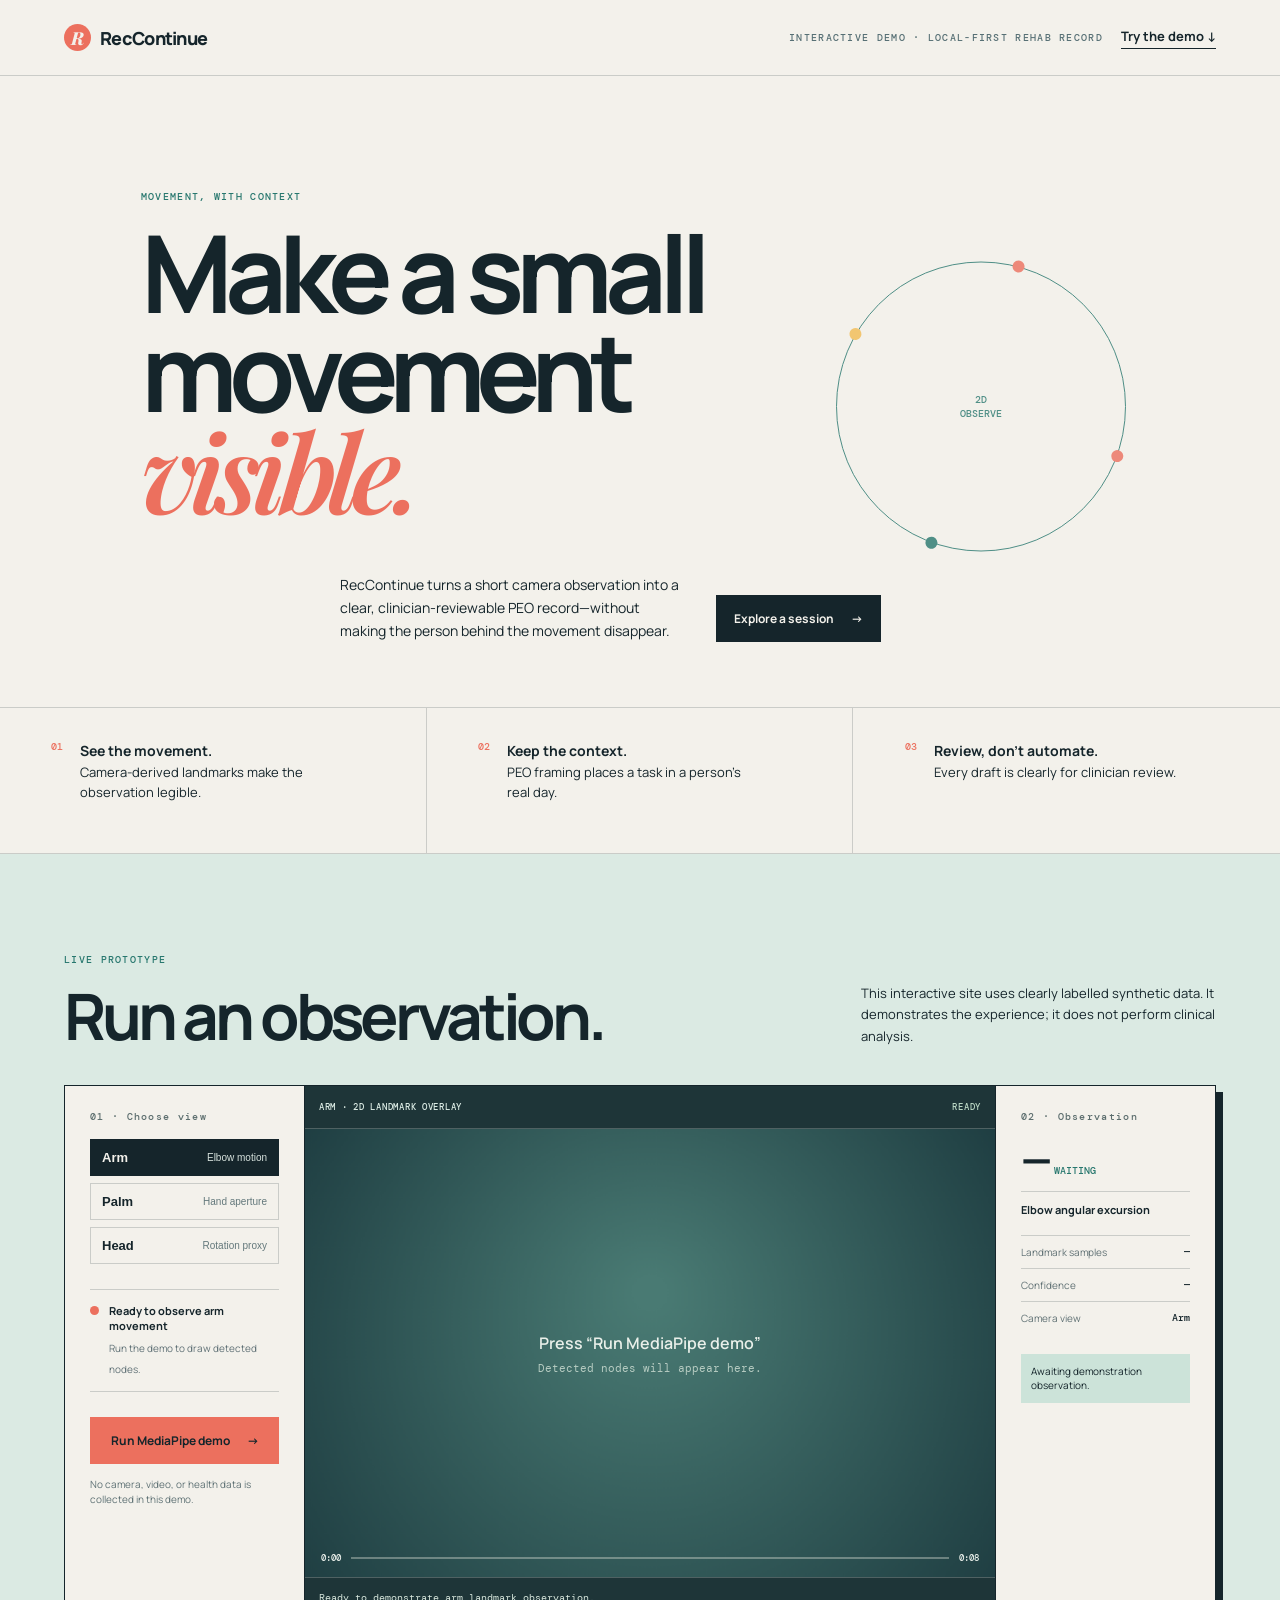
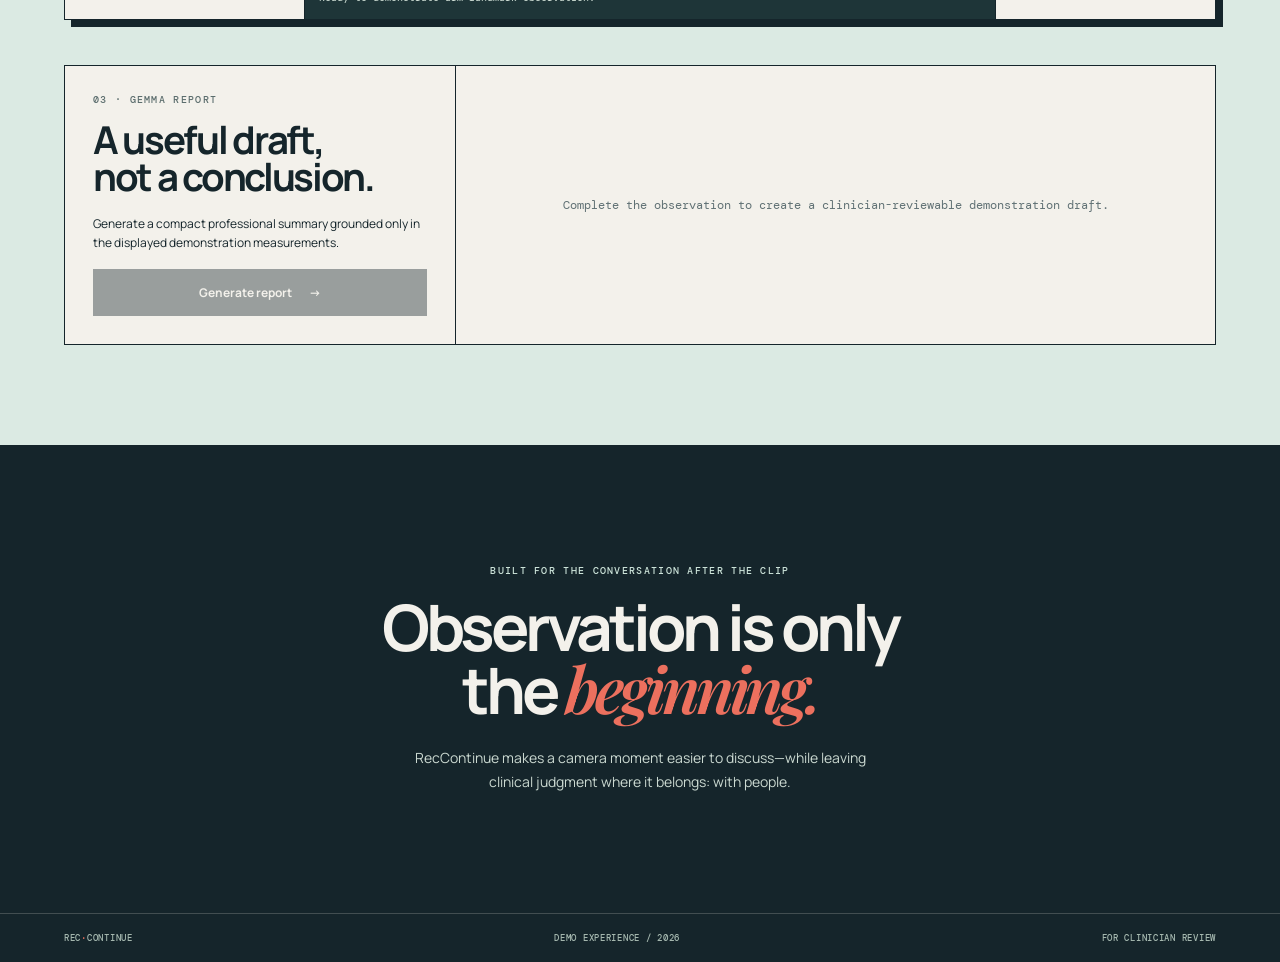
==== demo-site/index.html @ 148df326 "feat: add interactive RecContinue web demo" ====
<!doctype html>
<html lang="en">
  <head>
    <meta charset="UTF-8" />
    <meta name="viewport" content="width=device-width, initial-scale=1.0" />
    <meta name="description" content="An interactive RecContinue rehabilitation observation demo." />
    <title>RecContinue — movement made visible</title>
    <link rel="preconnect" href="https://fonts.googleapis.com" />
    <link rel="preconnect" href="https://fonts.gstatic.com" crossorigin />
    <link href="https://fonts.googleapis.com/css2?family=DM+Mono:wght@400;500&family=Manrope:wght@400;500;600;700;800&family=Playfair+Display:ital,wght@0,600;0,700;1,600&display=swap" rel="stylesheet" />
    <link rel="stylesheet" href="styles.css" />
  </head>
  <body>
    <main>
      <nav class="nav" aria-label="Main navigation">
        <a class="brand" href="#top" aria-label="RecContinue home"><span class="brand-mark">R</span>RecContinue</a>
        <span class="nav-note">INTERACTIVE DEMO · LOCAL-FIRST REHAB RECORD</span>
        <a class="nav-link" href="#demo">Try the demo <span aria-hidden="true">↓</span></a>
      </nav>

      <section class="hero" id="top">
        <p class="eyebrow">MOVEMENT, WITH CONTEXT</p>
        <h1>Make a small movement<br /><em>visible.</em></h1>
        <div class="hero-bottom">
          <p>RecContinue turns a short camera observation into a clear, clinician-reviewable PEO record—without making the person behind the movement disappear.</p>
          <a class="button button-dark" href="#demo">Explore a session <span aria-hidden="true">→</span></a>
        </div>
        <div class="hero-orbit" aria-hidden="true">
          <i></i><i></i><i></i><i></i><b>2D<br />OBSERVE</b>
        </div>
      </section>

      <section class="principles" aria-label="Product principles">
        <div><span>01</span><p><strong>See the movement.</strong> Camera-derived landmarks make the observation legible.</p></div>
        <div><span>02</span><p><strong>Keep the context.</strong> PEO framing places a task in a person's real day.</p></div>
        <div><span>03</span><p><strong>Review, don't automate.</strong> Every draft is clearly for clinician review.</p></div>
      </section>

      <section class="demo-section" id="demo">
        <div class="section-head">
          <div><p class="eyebrow">LIVE PROTOTYPE</p><h2>Run an observation.</h2></div>
          <p class="section-note">This interactive site uses clearly labelled synthetic data. It demonstrates the experience; it does not perform clinical analysis.</p>
        </div>

        <div class="demo-shell">
          <aside class="controls" aria-label="Demo controls">
            <p class="step-label">01 · Choose view</p>
            <div class="module-picker" role="radiogroup" aria-label="Observation module">
              <button class="module active" data-module="arm" role="radio" aria-checked="true"><span>Arm</span><small>Elbow motion</small></button>
              <button class="module" data-module="palm" role="radio" aria-checked="false"><span>Palm</span><small>Hand aperture</small></button>
              <button class="module" data-module="head" role="radio" aria-checked="false"><span>Head</span><small>Rotation proxy</small></button>
            </div>
            <div class="capture-card">
              <span class="record-dot" aria-hidden="true"></span>
              <div><p id="captureTitle">Ready for a short recording</p><small id="captureDetail">Choose a view, then run the demo.</small></div>
            </div>
            <button class="button button-coral" id="runDemo">Run MediaPipe demo <span aria-hidden="true">→</span></button>
            <p class="privacy-note">No camera, video, or health data is collected in this demo.</p>
          </aside>

          <div class="observation">
            <div class="video-top"><span id="videoMode">ARM · 2D LANDMARK OVERLAY</span><span class="live-chip" id="liveChip">READY</span></div>
            <div class="canvas-wrap">
              <canvas id="motionCanvas" width="800" height="520" aria-label="Animated landmark observation preview"></canvas>
              <div class="canvas-empty" id="canvasEmpty"><span>Press “Run MediaPipe demo”</span><small>Detected nodes will appear here.</small></div>
              <div class="timeline"><i id="timelineFill"></i><span id="timeCounter">0:00</span><span>0:08</span></div>
            </div>
            <div class="analysis-line" id="analysisLine">Select a view to preview the corresponding observation.</div>
          </div>

          <aside class="metrics" aria-live="polite">
            <p class="step-label">02 · Observation</p>
            <div class="metric-main"><span id="metricValue">—</span><small id="metricUnit">WAITING</small></div>
            <p class="metric-name" id="metricName">Elbow angular excursion</p>
            <dl>
              <div><dt>Landmark samples</dt><dd id="sampleCount">—</dd></div>
              <div><dt>Confidence</dt><dd id="confidence">—</dd></div>
              <div><dt>Camera view</dt><dd id="viewName">Arm</dd></div>
            </dl>
            <div class="metrics-foot" id="metricsFoot">Awaiting demonstration observation.</div>
          </aside>
        </div>

        <div class="report-panel" id="reportPanel">
          <div class="report-intro"><p class="step-label">03 · GEMMA REPORT</p><h3>A useful draft,<br />not a conclusion.</h3><p>Generate a compact professional summary grounded only in the displayed demonstration measurements.</p><button class="button button-dark" id="generateReport" disabled>Generate report <span aria-hidden="true">→</span></button></div>
          <article class="report-output" id="reportOutput" aria-live="polite">
            <p class="report-placeholder">Complete the observation to create a clinician-reviewable demonstration draft.</p>
          </article>
        </div>
      </section>

      <section class="closing">
        <p class="eyebrow">BUILT FOR THE CONVERSATION AFTER THE CLIP</p>
        <h2>Observation is only<br />the <em>beginning.</em></h2>
        <p>RecContinue makes a camera moment easier to discuss—while leaving clinical judgment where it belongs: with people.</p>
      </section>
    </main>
    <footer><span>REC<span class="dot">·</span>CONTINUE</span><span>DEMO EXPERIENCE / 2026</span><span>FOR CLINICIAN REVIEW</span></footer>
    <script src="app.js"></script>
  </body>
</html>
---- demo-site/styles.css ----
:root{--ink:#15252b;--paper:#f3f1eb;--mint:#cce3d9;--teal:#27776e;--coral:#ec705e;--sun:#f2bc53;--line:rgba(21,37,43,.18);--mono:"DM Mono",monospace;--sans:"Manrope",sans-serif;--serif:"Playfair Display",serif}*{box-sizing:border-box}html{scroll-behavior:smooth}body{margin:0;background:var(--paper);color:var(--ink);font-family:var(--sans);font-size:15px}main{overflow:hidden}.nav{height:76px;border-bottom:1px solid var(--line);padding:0 clamp(24px,5vw,80px);display:flex;align-items:center;justify-content:space-between;gap:18px}.brand{display:flex;align-items:center;gap:9px;color:inherit;text-decoration:none;font-weight:800;letter-spacing:-.7px;font-size:18px}.brand-mark{width:27px;height:27px;display:grid;place-items:center;background:var(--coral);color:var(--paper);font-family:var(--serif);font-style:italic;font-size:18px;border-radius:50%}.nav-note,.eyebrow,.step-label{font:500 10px/1.2 var(--mono);letter-spacing:.13em}.nav-note{margin-left:auto;color:#577075}.nav-link{color:var(--ink);text-decoration:none;font-size:13px;font-weight:700;border-bottom:1px solid var(--ink);padding-bottom:3px}.hero{position:relative;min-height:570px;padding:clamp(62px,9vw,132px) clamp(24px,11vw,176px) 65px;border-bottom:1px solid var(--line)}.eyebrow{margin:0 0 20px;color:var(--teal)}h1,h2,h3,p{margin-top:0}.hero h1{position:relative;z-index:1;max-width:850px;font-size:clamp(56px,8.4vw,128px);line-height:.92;letter-spacing:-.075em;margin:0;font-weight:700}.hero em,.closing em{font-family:var(--serif);font-weight:600;color:var(--coral)}.hero-bottom{position:relative;z-index:1;display:flex;gap:36px;align-items:end;max-width:680px;margin:50px 0 0 20%;font-size:14px;line-height:1.65}.hero-bottom p{margin:0;max-width:340px}.button{display:inline-flex;align-items:center;justify-content:center;gap:17px;border:0;padding:14px 18px;min-height:47px;font:700 12px var(--sans);cursor:pointer;text-decoration:none;white-space:nowrap;transition:transform .2s,background .2s}.button:hover:not(:disabled){transform:translateY(-2px)}.button:focus-visible,.module:focus-visible{outline:3px solid var(--sun);outline-offset:3px}.button-dark{background:var(--ink);color:var(--paper)}.button-coral{background:var(--coral);color:var(--ink);width:100%}.button:disabled{opacity:.4;cursor:not-allowed}.hero-orbit{position:absolute;right:12%;top:50%;width:290px;aspect-ratio:1;border:1px solid var(--teal);border-radius:50%;transform:translateY(-45%);opacity:.8}.hero-orbit i{position:absolute;width:12px;height:12px;border-radius:50%;background:var(--coral);top:calc(50% - 6px);left:calc(50% - 6px);transform:rotate(var(--r)) translateX(145px)}.hero-orbit i:nth-child(1){--r:20deg}.hero-orbit i:nth-child(2){--r:110deg;background:var(--teal)}.hero-orbit i:nth-child(3){--r:210deg;background:var(--sun)}.hero-orbit i:nth-child(4){--r:285deg}.hero-orbit b{position:absolute;top:50%;left:50%;transform:translate(-50%,-50%);font:500 10px/1.4 var(--mono);text-align:center;color:var(--teal)}.principles{display:grid;grid-template-columns:repeat(3,1fr);border-bottom:1px solid var(--line)}.principles>div{padding:32px clamp(22px,4vw,70px);border-right:1px solid var(--line);display:flex;gap:17px;min-height:145px}.principles>div:last-child{border:0}.principles span{font:500 10px var(--mono);color:var(--coral)}.principles p{font-size:13px;line-height:1.55;margin:0;max-width:250px}.principles strong{display:block;font-size:14px}.demo-section{padding:100px clamp(24px,5vw,80px);background:#dbeae3}.section-head{display:flex;justify-content:space-between;align-items:end;gap:32px;margin:0 auto 38px;max-width:1300px}.section-head h2,.closing h2{font-size:clamp(40px,5vw,70px);line-height:.95;letter-spacing:-.065em;margin:0}.section-note{max-width:355px;font-size:13px;line-height:1.65;margin:0}.demo-shell{display:grid;grid-template-columns:240px minmax(0,1fr) 220px;max-width:1300px;margin:auto;background:var(--paper);border:1px solid var(--ink);box-shadow:7px 7px 0 var(--ink)}.controls,.metrics{padding:25px;border-right:1px solid var(--ink)}.metrics{border-right:0;border-left:1px solid var(--ink)}.step-label{color:#5b6d6d;margin-bottom:16px}.module-picker{display:grid;gap:7px}.module{border:1px solid var(--line);background:transparent;padding:10px 11px;text-align:left;cursor:pointer;display:flex;justify-content:space-between;align-items:center;color:var(--ink)}.module span{font-weight:800;font-size:13px}.module small{font-size:10px;color:#63787b}.module.active{background:var(--ink);color:var(--paper);border-color:var(--ink)}.module.active small{color:#d8e3de}.capture-card{margin:25px 0;display:flex;gap:10px;padding:13px 0;border-top:1px solid var(--line);border-bottom:1px solid var(--line)}.capture-card p{margin:0 0 3px;font-size:11px;font-weight:700}.capture-card small{font-size:10px;line-height:1.3;color:#607176}.record-dot{flex:0 0 9px;width:9px;height:9px;margin-top:3px;border-radius:50%;background:var(--coral)}.privacy-note{font-size:10px;line-height:1.5;color:#5f7275;margin:13px 0 0}.observation{min-width:0;background:#1e3538}.video-top{height:43px;border-bottom:1px solid rgba(243,241,235,.23);color:#dcece5;padding:0 14px;display:flex;align-items:center;justify-content:space-between;font:500 9px var(--mono);letter-spacing:.08em}.live-chip{color:#bbd8c5}.live-chip.running{color:#ffc35d}.canvas-wrap{position:relative;aspect-ratio:1.54}.canvas-wrap canvas{display:block;width:100%;height:100%;background:linear-gradient(138deg,#345d5d,#1b3136 53%,#17323c)}.canvas-empty{position:absolute;inset:0;display:grid;place-content:center;text-align:center;color:#e9efe9;gap:7px;pointer-events:none}.canvas-empty span{font:600 16px var(--sans)}.canvas-empty small{font:400 11px var(--mono);color:#b8cdc3}.canvas-empty.hidden{display:none}.timeline{position:absolute;left:16px;right:16px;bottom:13px;display:flex;align-items:center;gap:10px;color:#e8eee9;font:500 9px var(--mono)}.timeline i{display:block;position:relative;flex:1;height:2px;background:rgba(239,240,230,.35);order:1}.timeline i:after{content:"";position:absolute;left:0;top:0;height:100%;width:var(--progress,0%);background:var(--coral)}.timeline span{order:2}.timeline span:first-of-type{order:0}.analysis-line{min-height:42px;border-top:1px solid rgba(243,241,235,.23);color:#d7e6dc;font:400 10px/1.4 var(--mono);padding:13px 14px}.metric-main{display:flex;align-items:baseline;gap:5px;border-bottom:1px solid var(--line);padding-bottom:12px}.metric-main span{font:800 40px/1 var(--sans);letter-spacing:-.08em}.metric-main small{font:500 10px var(--mono);color:var(--teal)}.metric-name{font-size:11px;font-weight:700;line-height:1.45;margin:10px 0 17px}.metrics dl{margin:0}.metrics dl div{border-top:1px solid var(--line);padding:9px 0;display:flex;justify-content:space-between;gap:8px}.metrics dt{font-size:10px;color:#607174}.metrics dd{margin:0;font:500 10px var(--mono);text-align:right}.metrics-foot{margin-top:20px;background:var(--mint);padding:10px;font-size:10px;line-height:1.45}.report-panel{max-width:1300px;margin:45px auto 0;display:grid;grid-template-columns:34% 1fr;border:1px solid var(--ink);background:var(--paper)}.report-intro{padding:28px;border-right:1px solid var(--ink)}.report-intro h3{font-size:clamp(29px,3vw,43px);letter-spacing:-.06em;line-height:.96;margin:0 0 18px}.report-intro>p:not(.step-label){font-size:12px;line-height:1.6}.report-intro .button{margin-top:5px;width:100%}.report-output{padding:28px;min-height:250px}.report-placeholder{height:100%;margin:0;display:grid;place-items:center;color:#607174;font:400 12px/1.5 var(--mono);text-align:center}.report-body h4{font-size:10px;letter-spacing:.12em;font-family:var(--mono);color:var(--teal);margin:0 0 8px}.report-body p{font-size:14px;line-height:1.6;margin:0 0 21px}.report-grid{display:grid;grid-template-columns:1fr 1fr;gap:20px;border-top:1px solid var(--line);padding-top:18px}.report-grid p{font-size:12px;margin-bottom:0}.report-tag{font:500 9px var(--mono);letter-spacing:.08em;color:var(--coral);margin-top:20px!important}.closing{padding:120px 12%;text-align:center;background:var(--ink);color:var(--paper)}.closing .eyebrow{color:var(--mint)}.closing h2{margin-bottom:25px}.closing>p:last-child{font-size:14px;line-height:1.7;max-width:460px;margin:0 auto;color:#cbd9d1}footer{background:var(--ink);color:#a6b9b0;border-top:1px solid rgba(243,241,235,.2);padding:18px 5%;display:flex;justify-content:space-between;font:500 9px var(--mono);letter-spacing:.08em}.dot{color:var(--coral)}@media(max-width:900px){.hero-orbit{opacity:.22;right:-80px}.demo-shell{grid-template-columns:210px 1fr}.metrics{grid-column:1/-1;border-left:0;border-top:1px solid var(--ink);display:grid;grid-template-columns:repeat(4,1fr);gap:16px}.metrics .step-label,.metrics-foot{display:none}.metric-main,.metric-name{border:0;margin:0;padding:0}.metrics dl{display:contents}.metrics dl div{display:block;border:0;padding:0}.metrics dd{text-align:left;margin-top:5px}.report-panel{grid-template-columns:1fr}.report-intro{border-right:0;border-bottom:1px solid var(--ink)}}@media(max-width:620px){.nav-note{display:none}.hero{min-height:510px;padding-top:72px}.hero-bottom{margin-left:0;display:block}.hero-bottom .button{margin-top:24px}.principles{grid-template-columns:1fr}.principles>div{min-height:auto;border-right:0;border-bottom:1px solid var(--line)}.demo-section{padding:68px 16px}.section-head{display:block}.section-note{margin-top:20px}.demo-shell{grid-template-columns:1fr}.controls{border-right:0;border-bottom:1px solid var(--ink)}.metrics{grid-template-columns:1fr 1fr}.observation{border-bottom:1px solid var(--ink)}.report-panel{margin-top:25px}.closing{padding:90px 24px}footer{gap:10px;flex-wrap:wrap}.nav{padding:0 20px}}
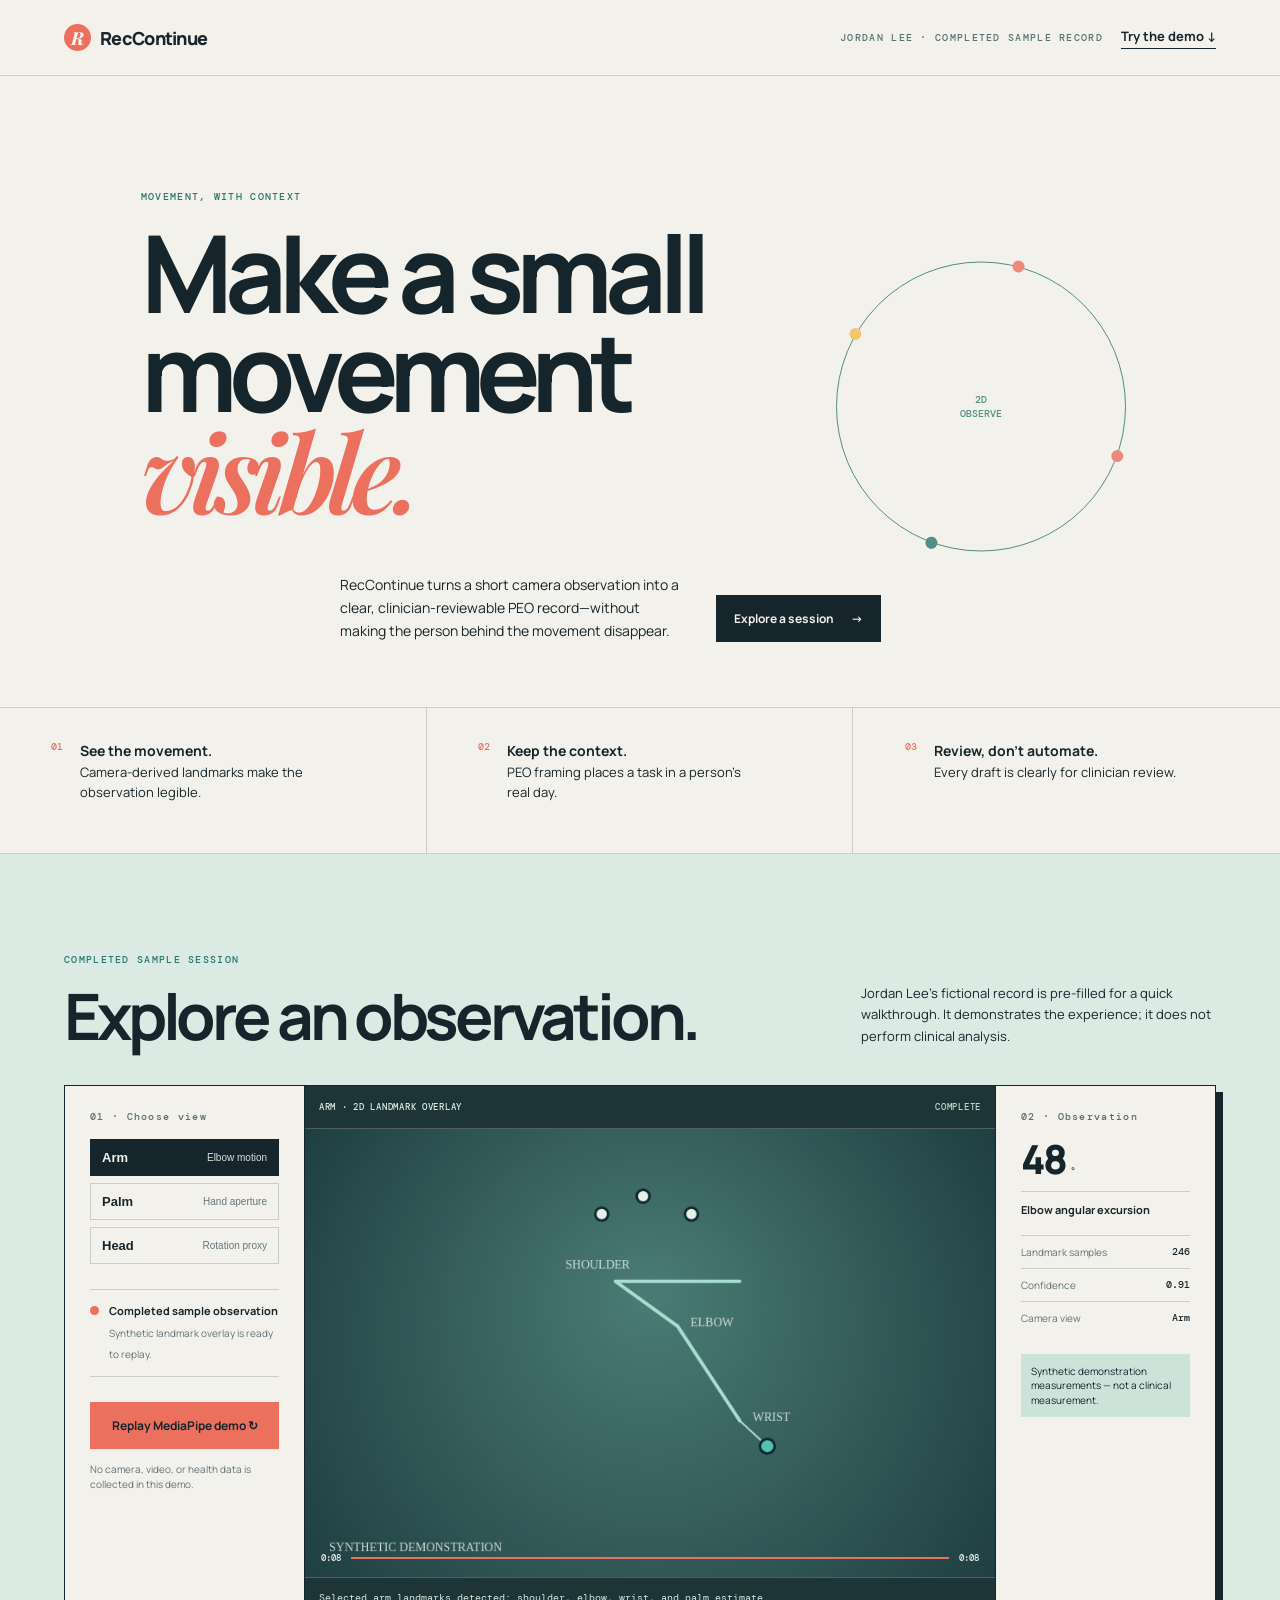
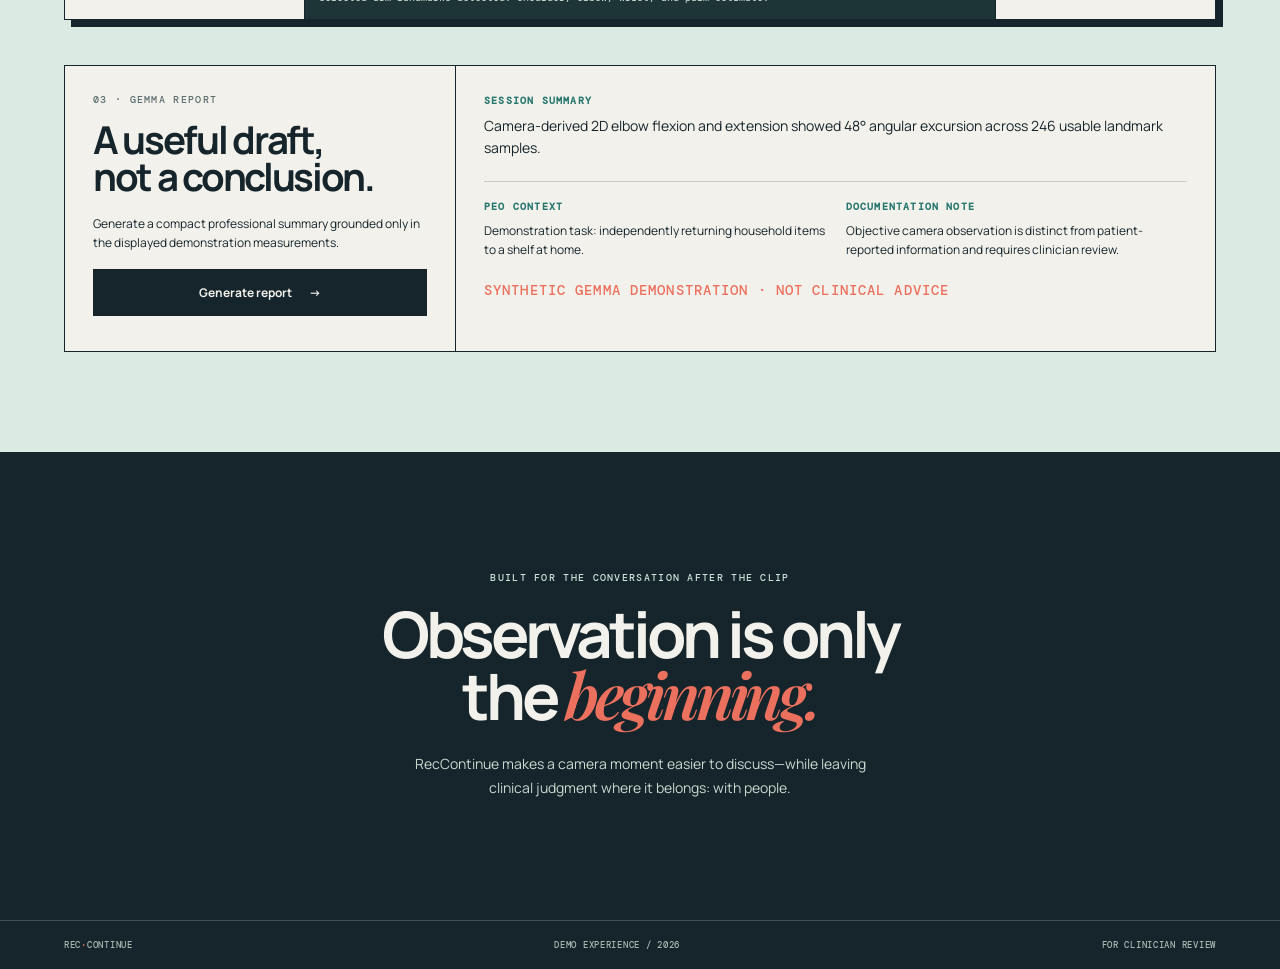
==== commit a84bfb75: "feat: embed completed interactive demo in landing site" ====
--- a/demo-site/index.html
+++ b/demo-site/index.html
@@ -14,7 +14,7 @@
     <main>
       <nav class="nav" aria-label="Main navigation">
         <a class="brand" href="#top" aria-label="RecContinue home"><span class="brand-mark">R</span>RecContinue</a>
-        <span class="nav-note">INTERACTIVE DEMO · LOCAL-FIRST REHAB RECORD</span>
+        <span class="nav-note">JORDAN LEE · COMPLETED SAMPLE RECORD</span>
         <a class="nav-link" href="#demo">Try the demo <span aria-hidden="true">↓</span></a>
       </nav>
 
@@ -38,8 +38,8 @@
 
       <section class="demo-section" id="demo">
         <div class="section-head">
-          <div><p class="eyebrow">LIVE PROTOTYPE</p><h2>Run an observation.</h2></div>
-          <p class="section-note">This interactive site uses clearly labelled synthetic data. It demonstrates the experience; it does not perform clinical analysis.</p>
+          <div><p class="eyebrow">COMPLETED SAMPLE SESSION</p><h2>Explore an observation.</h2></div>
+          <p class="section-note">Jordan Lee's fictional record is pre-filled for a quick walkthrough. It demonstrates the experience; it does not perform clinical analysis.</p>
         </div>
 
         <div class="demo-shell">
@@ -52,7 +52,7 @@
             </div>
             <div class="capture-card">
               <span class="record-dot" aria-hidden="true"></span>
-              <div><p id="captureTitle">Ready for a short recording</p><small id="captureDetail">Choose a view, then run the demo.</small></div>
+              <div><p id="captureTitle">Completed sample available</p><small id="captureDetail">Switch a view or replay the landmark overlay.</small></div>
             </div>
             <button class="button button-coral" id="runDemo">Run MediaPipe demo <span aria-hidden="true">→</span></button>
             <p class="privacy-note">No camera, video, or health data is collected in this demo.</p>
